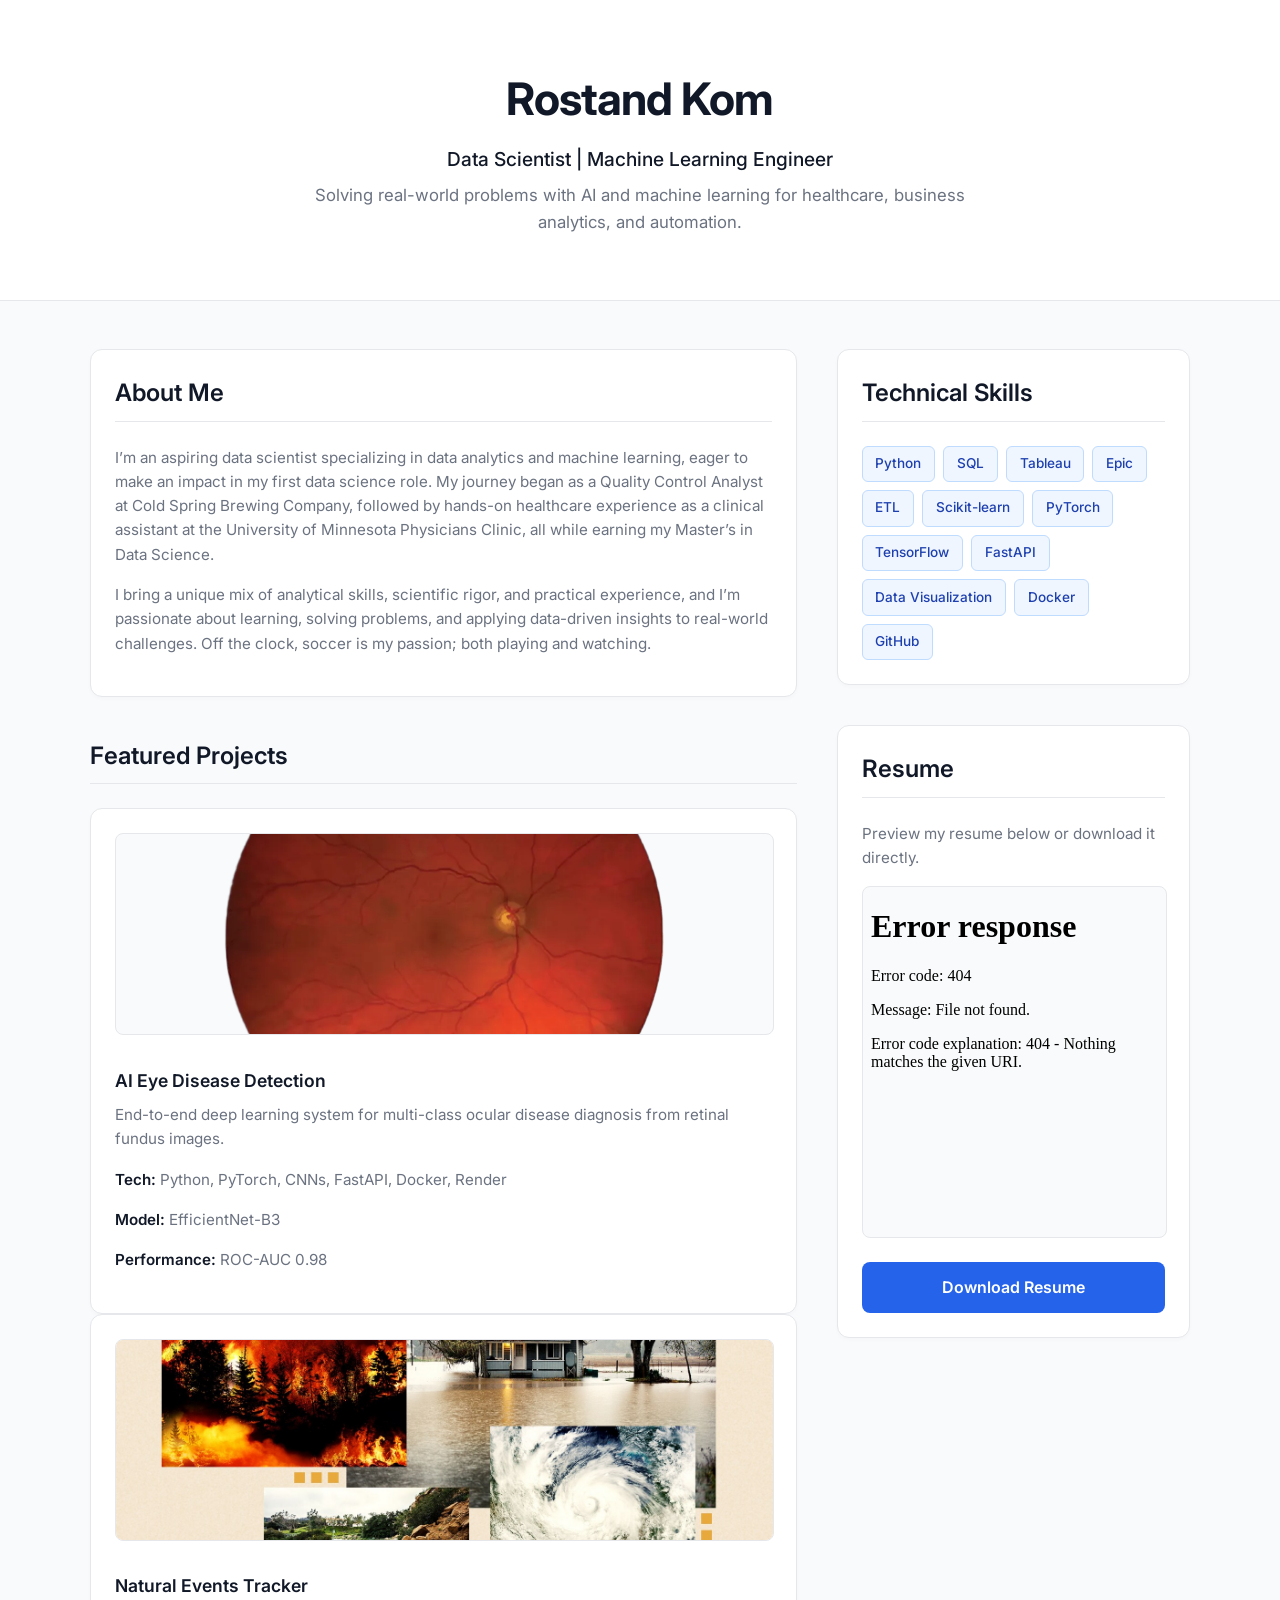
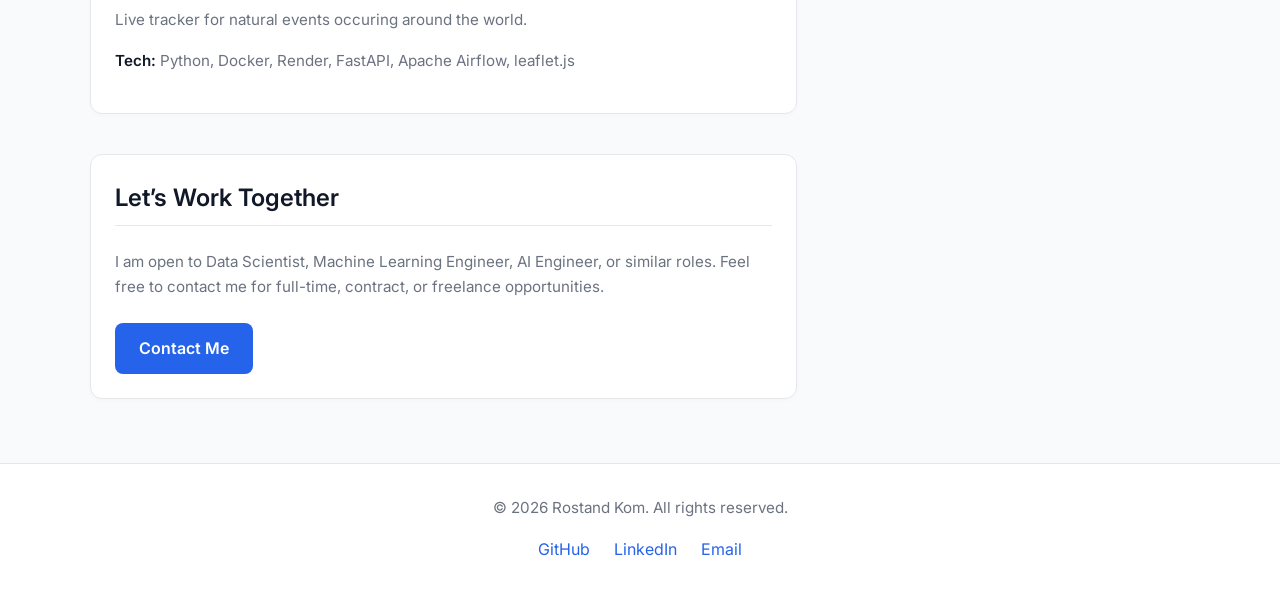
==== index.html @ 09b2e492 "Update index.html" ====
<!DOCTYPE html>
<html lang="en">
<head>
  <meta charset="UTF-8" />
  <meta name="viewport" content="width=device-width, initial-scale=1.0" />
  <title>Rostand Kom | Data Science Portfolio</title>
  
  <!-- Fonts and Stylesheet -->
  <link href="https://fonts.googleapis.com/css2?family=Inter:wght@300;400;500;600;700&display=swap" rel="stylesheet">
  <link rel="stylesheet" href="css/style.css">
</head>

<body>

  <header>
    <div class="container">
      <h1>Rostand Kom</h1>
      <p class="subtitle">Data Scientist | Machine Learning Engineer</p>
      <p class="header-desc">Solving real-world problems with AI and machine learning for healthcare, business analytics, and automation.</p>
    </div>
  </header>

  <div class="container main-columns">
    
    <!-- Left Column -->
    <div class="left-column">
      
      <section class="card">
        <h2>About Me</h2>
        <p>I’m an aspiring data scientist specializing in data analytics and machine learning, eager to make an impact in my first data science role. My journey began as a Quality Control Analyst at Cold Spring Brewing Company, followed by hands-on healthcare experience as a clinical assistant at the University of Minnesota Physicians Clinic, all while earning my Master’s in Data Science.</p>
        <p>I bring a unique mix of analytical skills, scientific rigor, and practical experience, and I’m passionate about learning, solving problems, and applying data-driven insights to real-world challenges. Off the clock, soccer is my passion; both playing and watching.</p>
      </section>

      <section>
        <h2>Featured Projects</h2>
        <a href="projects/odir.html" alt="Responsive Image" style="text-decoration: none; max-width: 100%; height: 100%; object-fit: contain; display: block;">
          <div class="card project-card">
            <img src="images/odir.png" alt="AI Eye Disease Detection" class="project-img">
            <h3>AI Eye Disease Detection</h3>
            <p>End-to-end deep learning system for multi-class ocular disease diagnosis from retinal fundus images.</p>
            <p><strong>Tech:</strong> Python, PyTorch, CNNs, FastAPI, Docker, Render </p>
            <p><strong>Model:</strong> EfficientNet-B3</p>
            <p><strong>Performance:</strong> ROC-AUC 0.98</p>
          </div>
        </a>

        <a href="projects/EONET.html" style="text-decoration: none; max-width: 100%; height: 100%; object-fit: contain; display: block;">
          <div class="card project-card">
            <img src="images/EONET.png" alt="Natural Events Tracker" class="project-img">
            <h3>Natural Events Tracker</h3>
            <p>Live tracker for natural events occuring around the world.</p>
            <p><strong>Tech:</strong> Python, Docker, Render, FastAPI, Apache Airflow, leaflet.js</p>
          </div>
        </a>
      </section>

      <section class="card">
        <h2>Let’s Work Together</h2>
        <p>I am open to Data Scientist, Machine Learning Engineer, AI Engineer, or similar roles. Feel free to contact me for full-time, contract, or freelance opportunities.</p>
        <a class="btn" href="mailto:rkomtchuente@gmail.com" style="margin-top: 0.5rem;">Contact Me</a>
      </section>

    </div>

    <!-- Right Column -->
    <div class="right-column">
      
      <section class="card">
        <h2>Technical Skills</h2>
        <div class="skills-container">
          <span class="skill-badge">Python</span>
          <span class="skill-badge">SQL</span>
          <span class="skill-badge">Tableau</span>
          <span class="skill-badge">Epic</span>
          <span class="skill-badge">ETL</span>
          <span class="skill-badge">Scikit-learn</span>
          <span class="skill-badge">PyTorch</span>
          <span class="skill-badge">TensorFlow</span>
          <span class="skill-badge">FastAPI</span>
          <span class="skill-badge">Data Visualization</span>
          <span class="skill-badge">Docker</span>
          <span class="skill-badge">GitHub</span>
        </div>
      </section>

      <section class="card">
        <h2>Resume</h2>
        <p>Preview my resume below or download it directly.</p>
        <!-- Updated file paths for the iframe and download button to look inside the "resume" folder -->
        <iframe src="resume/Rostand Kom Resume.pdf" 
                style="width:100%; height:350px; border:1px solid var(--border); border-radius:8px; margin-bottom: 1rem; background: var(--bg-color);">
        </iframe>
        <a class="btn btn-full" href="resume/Rostand Kom Resume.pdf" target="_blank">Download Resume</a>
      </section>

    </div>

  </div>

  <footer>
    <div class="container">
      <p>© 2026 Rostand Kom. All rights reserved.</p>
      <div class="footer-links">
        <a href="https://github.com/rkomtchuente" target="_blank">GitHub</a>
        <a href="https://www.linkedin.com/in/rkomtchuente/" target="_blank">LinkedIn</a>
        <a href="mailto:rkomtchuente@gmail.com">Email</a>
      </div>
    </div>
  </footer>

</body>
</html>
---- css/style.css ----
/* =========================================
   VARIABLES & BASE SETUP
   ========================================= */
:root {
  --bg-color: #f9fafb;
  --card-bg: #ffffff;
  --text-main: #111827;
  --text-muted: #6b7280;
  --accent: #2563eb;
  --accent-hover: #1d4ed8;
  --border: #e5e7eb;
}

body {
  font-family: 'Inter', sans-serif;
  background-color: var(--bg-color);
  color: var(--text-main);
  margin: 0;
  padding: 0;
  line-height: 1.6;
  scroll-behavior: smooth;
  display: flex;
  flex-direction: column;
  min-height: 100vh; /* Keeps footer at bottom */
}

.container {
  max-width: 1100px;
  margin: 0 auto;
  padding: 0 20px;
}

/* =========================================
   TYPOGRAPHY & LINKS
   ========================================= */
h1 {
  font-size: 2.8rem;
  font-weight: 700;
  margin: 0 0 0.5rem 0;
  letter-spacing: -0.02em;
}

h2 {
  font-size: 1.5rem;
  font-weight: 600;
  margin-top: 0;
  margin-bottom: 1.5rem;
  color: var(--text-main);
  border-bottom: 1px solid var(--border);
  padding-bottom: 0.5rem;
}

h3 {
  font-size: 1.1rem;
  font-weight: 600;
  margin: 0 0 0.5rem 0;
  color: var(--text-main);
}

p {
  color: var(--text-muted);
  margin: 0 0 1rem 0;
  font-size: 0.95rem;
}

ul {
  margin: 0 0 1rem 0;
  padding-left: 1.2rem;
  color: var(--text-muted);
}

a {
  text-decoration: none;
  color: var(--accent);
  transition: color 0.2s ease;
}

a:hover {
  color: var(--accent-hover);
}

.back-link {
  display: inline-block;
  margin: 40px 0 2rem 0;
  color: var(--text-muted);
  font-size: 0.9rem;
}

.back-link:hover {
  color: var(--text-main);
}

/* =========================================
   LAYOUTS & GRIDS
   ========================================= */
/* Two-column layout for homepage */
.main-columns {
  display: flex;
  gap: 2.5rem;
  align-items: flex-start;
  margin-bottom: 4rem;
}

.left-column {
  flex: 2;
  display: flex;
  flex-direction: column;
  gap: 2.5rem;
}

.right-column {
  flex: 1;
  display: flex;
  flex-direction: column;
  gap: 2.5rem;
}

/* Grid layout for project pages */
.info-grid {
  display: grid;
  grid-template-columns: 1fr;
  gap: 1.5rem;
  margin-bottom: 2rem;
}

@media (min-width: 600px) {
  .info-grid { grid-template-columns: 1fr 1fr; }
}

@media (max-width: 850px) {
  .main-columns { flex-direction: column; }
  .right-column { width: 100%; }
}

/* =========================================
   HEADERS & FOOTERS
   ========================================= */
header {
  background: var(--card-bg);
  padding: 4rem 1rem;
  text-align: center;
  border-bottom: 1px solid var(--border);
  margin-bottom: 3rem;
}

.project-header { /* Used on individual project pages */
  margin: 40px 0 2.5rem 0;
}

.subtitle {
  font-size: 1.2rem;
  font-weight: 500;
  color: var(--text-main);
  margin-bottom: 0.5rem;
}

.header-desc {
  max-width: 650px;
  margin: 0 auto;
  font-size: 1.05rem;
}

footer {
  background: var(--card-bg);
  padding: 2rem 1rem;
  text-align: center;
  border-top: 1px solid var(--border);
  margin-top: auto;
}

.footer-links {
  display: flex;
  justify-content: center;
  gap: 1.5rem;
  margin-top: 1rem;
}

/* =========================================
   CARDS & BADGES
   ========================================= */
.card {
  background: var(--card-bg);
  padding: 1.5rem;
  border-radius: 12px;
  border: 1px solid var(--border);
  box-shadow: 0 2px 4px rgba(0,0,0,0.02);
  transition: transform 0.2s ease, box-shadow 0.2s ease;
}

.project-card:hover {
  transform: translateY(-4px);
  box-shadow: 0 12px 24px rgba(0,0,0,0.06);
}

.project-img {
  width: 100%;
  height: 200px;
  border-radius: 8px;
  margin-bottom: 1.5rem;
  object-fit: cover;
  background: var(--bg-color);
  border: 1px solid var(--border);
}

.project-card p strong {
  color: var(--text-main);
  font-weight: 600;
}

.badge {
  display: inline-block;
  background: #e0e7ff;
  color: #3730a3;
  padding: 0.3rem 0.8rem;
  border-radius: 9999px;
  font-size: 0.85rem;
  font-weight: 600;
}

.skills-container {
  display: flex;
  flex-wrap: wrap;
  gap: 0.5rem;
}

.skill-badge {
  background: #eff6ff;
  color: #1e40af;
  padding: 0.4rem 0.8rem;
  border-radius: 6px;
  font-size: 0.85rem;
  font-weight: 500;
  border: 1px solid #bfdbfe;
}

/* =========================================
   FORMS & BUTTONS
   ========================================= */
.form-group { margin-bottom: 1.2rem; }

label {
  display: block;
  font-size: 0.9rem;
  font-weight: 600;
  margin-bottom: 0.4rem;
}

input[type="number"], select, input[type="file"], input[type="text"] {
  width: 100%;
  padding: 0.7rem;
  border: 1px solid var(--border);
  border-radius: 8px;
  background: var(--bg-color);
  font-family: inherit;
  box-sizing: border-box;
  transition: border-color 0.2s ease, box-shadow 0.2s ease;
}

input[type="number"]:focus, select:focus, input[type="text"]:focus {
  outline: none;
  border-color: var(--accent);
  box-shadow: 0 0 0 3px rgba(37, 99, 235, 0.1);
}

input[type="file"] {
  padding: 0.5rem;
  background: var(--card-bg);
  cursor: pointer;
}

.btn {
  display: inline-block;
  padding: 0.8rem 1.5rem;
  background: var(--accent);
  color: white !important;
  border: none;
  border-radius: 8px;
  font-size: 1rem;
  font-weight: 600;
  cursor: pointer;
  text-align: center;
  transition: background 0.2s ease;
  box-sizing: border-box;
}

.btn:hover { background: var(--accent-hover); }

.btn-full { width: 100%; }

.btn-outline {
  background: transparent;
  color: var(--text-main) !important;
  border: 1px solid var(--border);
  margin-top: 1rem;
}

.btn-outline:hover { background: var(--bg-color); }

/* =========================================
   DYNAMIC RESULTS (Project Pages)
   ========================================= */
#result-box {
  margin-top: 1.5rem;
  padding: 1.2rem;
  background: #f0fdf4;
  border: 1px solid #bbf7d0;
  color: #166534;
  border-radius: 8px;
  font-weight: 600;
  display: none; 
  white-space: pre-wrap;
  line-height: 1.5;
}

.loading {
  background: #eff6ff !important;
  border-color: #bfdbfe !important;
  color: #1e40af !important;
}
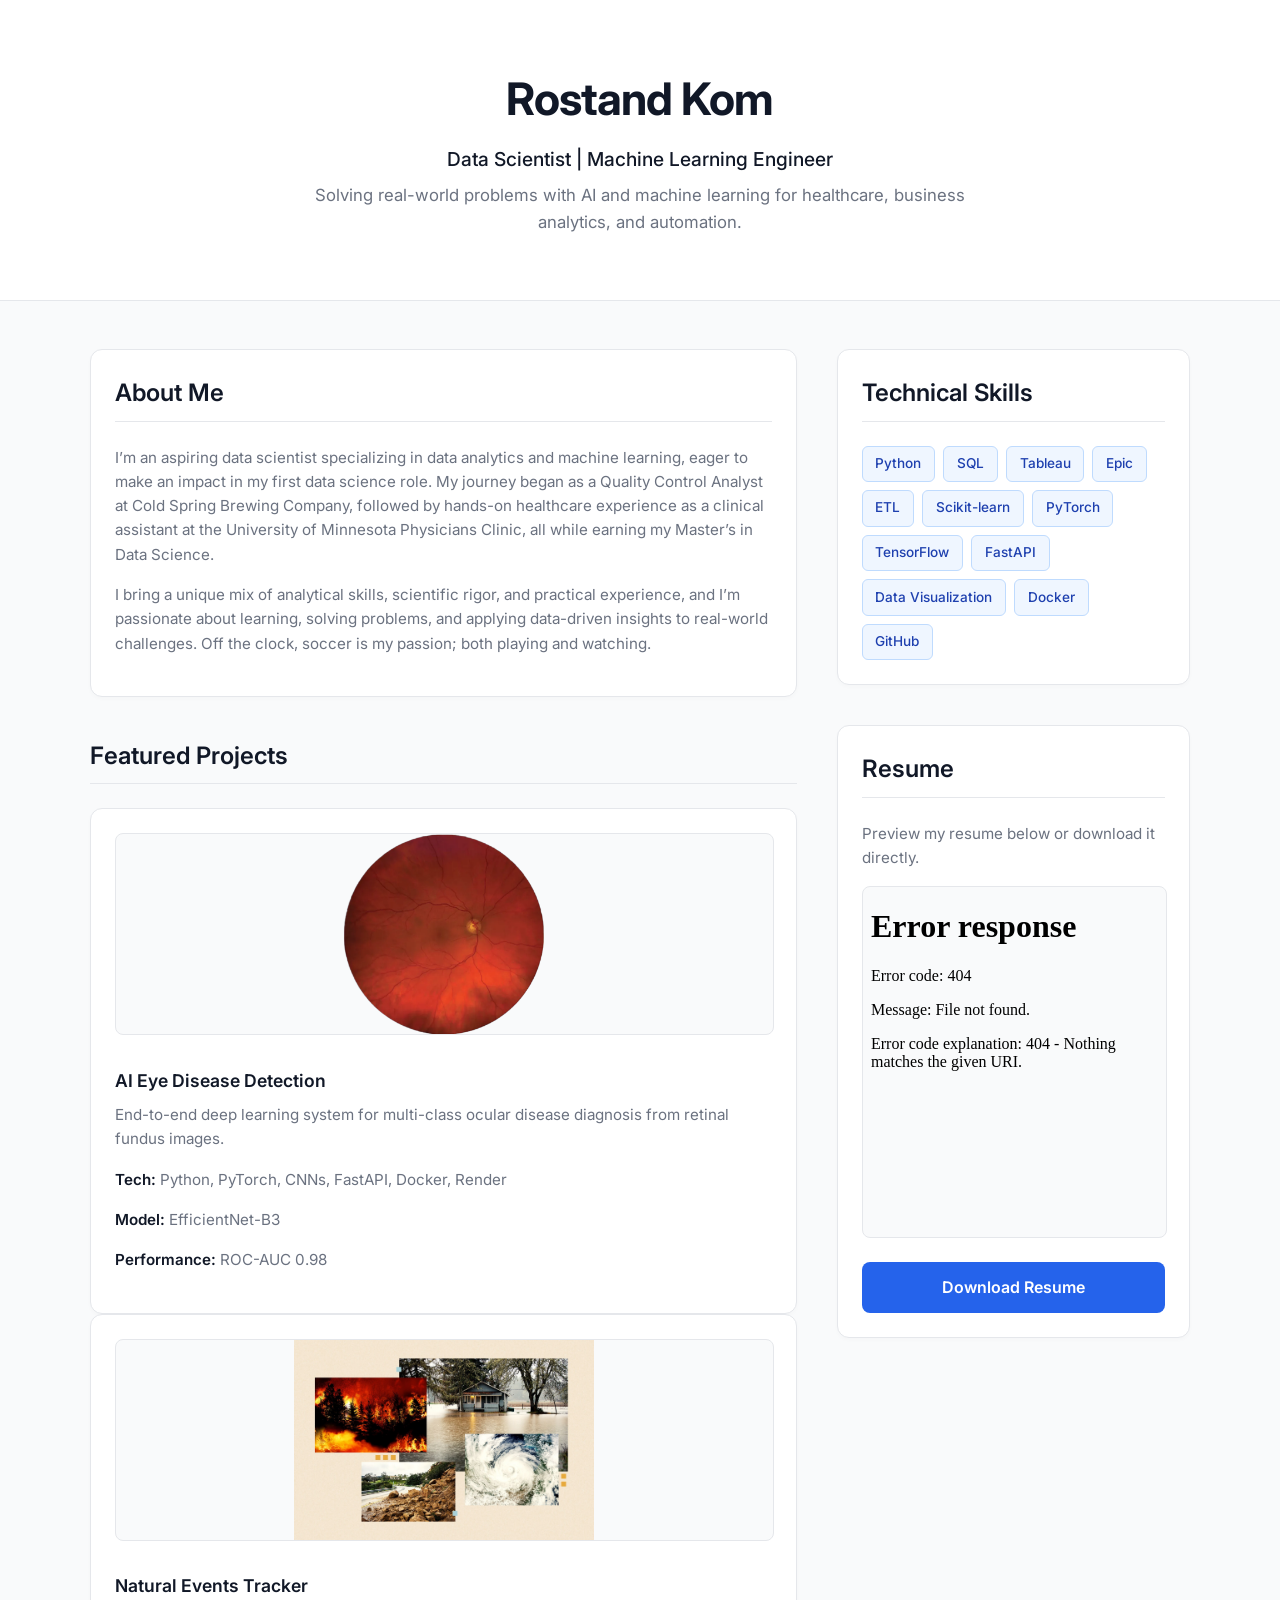
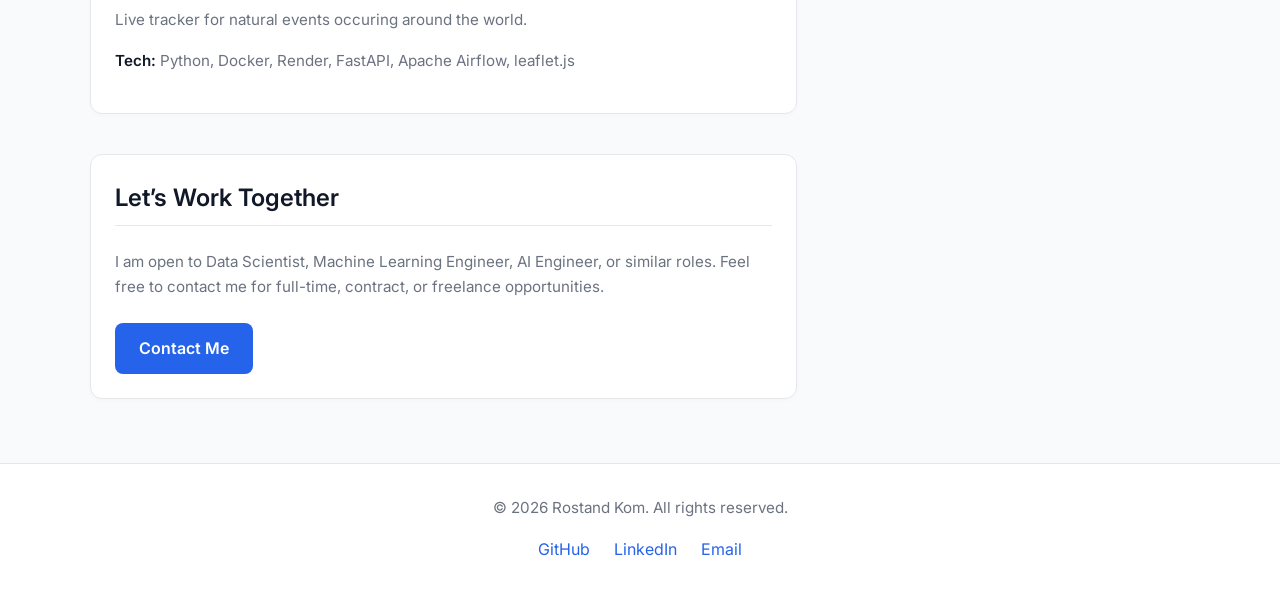
==== commit ae465784: "Update index.html" ====
--- a/index.html
+++ b/index.html
@@ -33,7 +33,7 @@
 
       <section>
         <h2>Featured Projects</h2>
-        <a href="projects/odir.html" alt="Responsive Image" style="text-decoration: none; max-width: 100%; height: 100%; object-fit: contain; display: block;">
+        <a href="projects/odir.html" alt="Responsive Image" style="text-decoration: none; max-width: 100%; height: auto; display: block;">
           <div class="card project-card">
             <img src="images/odir.png" alt="AI Eye Disease Detection" class="project-img">
             <h3>AI Eye Disease Detection</h3>
@@ -44,7 +44,7 @@
           </div>
         </a>
 
-        <a href="projects/EONET.html" style="text-decoration: none; max-width: 100%; height: 100%; object-fit: contain; display: block;">
+        <a href="projects/EONET.html" style="text-decoration: none; max-width: 100%; height: auto; display: block;">
           <div class="card project-card">
             <img src="images/EONET.png" alt="Natural Events Tracker" class="project-img">
             <h3>Natural Events Tracker</h3>
--- a/css/style.css
+++ b/css/style.css
@@ -197,7 +197,7 @@
   height: 200px;
   border-radius: 8px;
   margin-bottom: 1.5rem;
-  object-fit: cover;
+  object-fit: contain;
   background: var(--bg-color);
   border: 1px solid var(--border);
 }
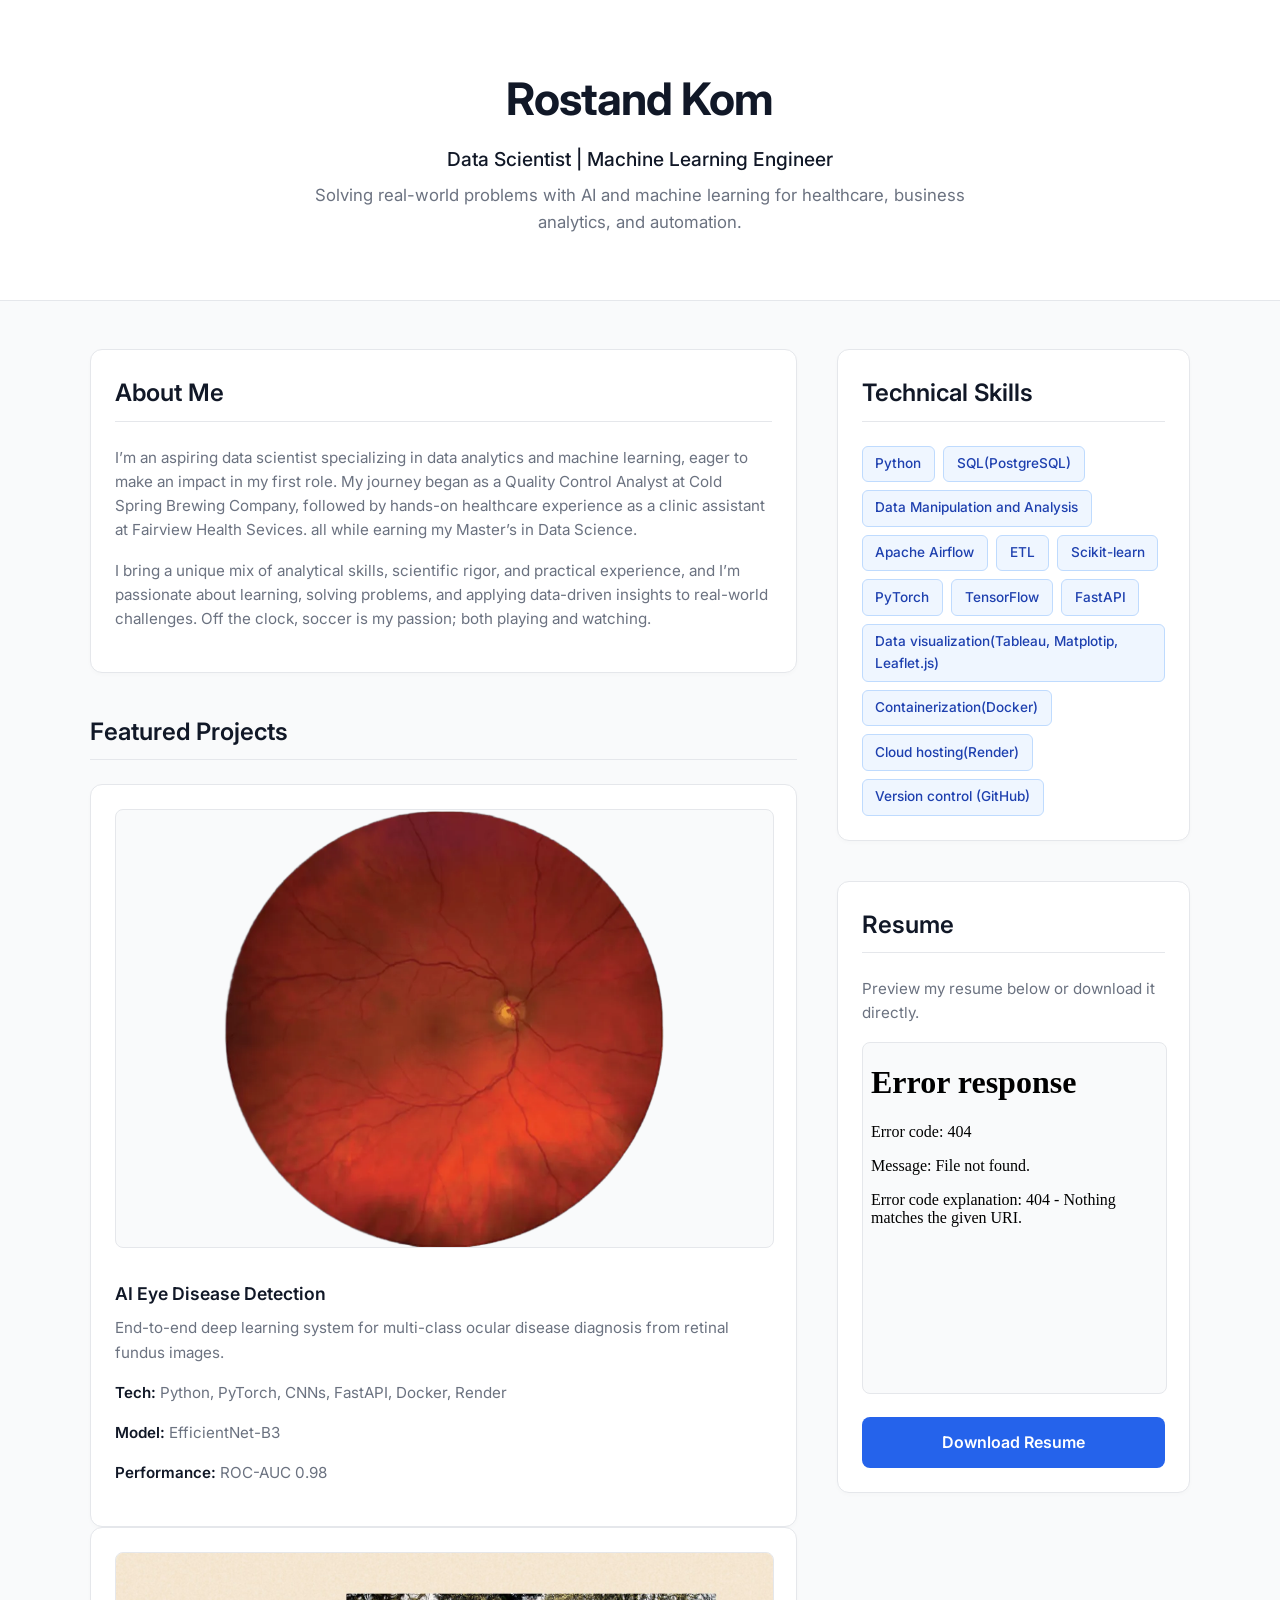
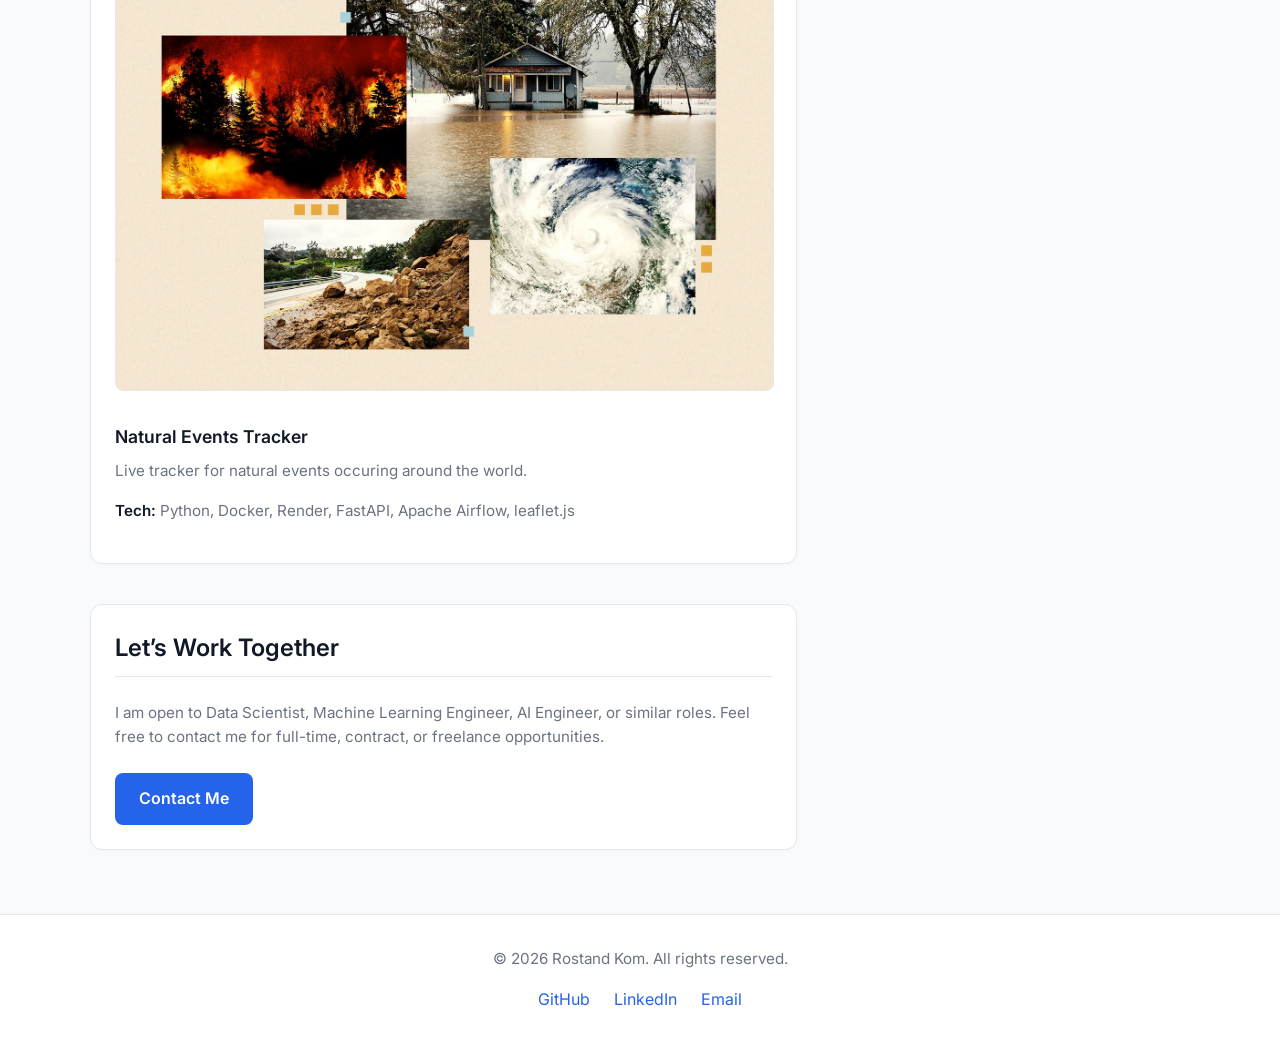
==== commit 09860277: "Edit skills section" ====
--- a/index.html
+++ b/index.html
@@ -27,13 +27,13 @@
       
       <section class="card">
         <h2>About Me</h2>
-        <p>I’m an aspiring data scientist specializing in data analytics and machine learning, eager to make an impact in my first data science role. My journey began as a Quality Control Analyst at Cold Spring Brewing Company, followed by hands-on healthcare experience as a clinical assistant at the University of Minnesota Physicians Clinic, all while earning my Master’s in Data Science.</p>
+        <p>I’m an aspiring data scientist specializing in data analytics and machine learning, eager to make an impact in my first role. My journey began as a Quality Control Analyst at Cold Spring Brewing Company, followed by hands-on healthcare experience as a clinic assistant at Fairview Health Sevices. all while earning my Master’s in Data Science.</p>
         <p>I bring a unique mix of analytical skills, scientific rigor, and practical experience, and I’m passionate about learning, solving problems, and applying data-driven insights to real-world challenges. Off the clock, soccer is my passion; both playing and watching.</p>
       </section>
 
       <section>
         <h2>Featured Projects</h2>
-        <a href="projects/odir.html" alt="Responsive Image" style="text-decoration: none; max-width: 100%; height: auto; display: block;">
+        <a href="projects/odir.html" alt="Responsive Image">
           <div class="card project-card">
             <img src="images/odir.png" alt="AI Eye Disease Detection" class="project-img">
             <h3>AI Eye Disease Detection</h3>
@@ -69,17 +69,18 @@
         <h2>Technical Skills</h2>
         <div class="skills-container">
           <span class="skill-badge">Python</span>
-          <span class="skill-badge">SQL</span>
-          <span class="skill-badge">Tableau</span>
-          <span class="skill-badge">Epic</span>
+          <span class="skill-badge">SQL(PostgreSQL)</span>
+          <span class="skill-badge">Data Manipulation and Analysis</span>
+          <span class="skill-badge">Apache Airflow</span>
           <span class="skill-badge">ETL</span>
           <span class="skill-badge">Scikit-learn</span>
           <span class="skill-badge">PyTorch</span>
           <span class="skill-badge">TensorFlow</span>
           <span class="skill-badge">FastAPI</span>
-          <span class="skill-badge">Data Visualization</span>
-          <span class="skill-badge">Docker</span>
-          <span class="skill-badge">GitHub</span>
+          <span class="skill-badge">Data visualization(Tableau, Matplotip, Leaflet.js)</span>
+          <span class="skill-badge">Containerization(Docker)</span>
+          <span class="skill-badge">Cloud hosting(Render)</span>
+          <span class="skill-badge">Version control (GitHub)</span>
         </div>
       </section>
 
--- a/css/style.css
+++ b/css/style.css
@@ -194,7 +194,7 @@
 
 .project-img {
   width: 100%;
-  height: 200px;
+  height: 100%;
   border-radius: 8px;
   margin-bottom: 1.5rem;
   object-fit: contain;
@@ -317,3 +317,131 @@
   border-color: #bfdbfe !important;
   color: #1e40af !important;
 }
+
+/* =========================================
+   EONET MAP (Project Page)
+   ========================================= */
+.project-header--center { text-align: center; }
+
+/* Summary stats */
+.stats-grid {
+  display: grid;
+  grid-template-columns: repeat(auto-fit, minmax(180px, 1fr));
+  gap: 1.5rem;
+  margin-bottom: 2rem;
+}
+
+.stat-value {
+  font-size: 1.8rem;
+  font-weight: 700;
+  line-height: 1.2;
+  letter-spacing: -0.02em;
+  color: var(--text-main);
+  margin: 0 0 0.25rem 0;
+}
+
+.stat-label {
+  font-size: 0.85rem;
+  font-weight: 500;
+  margin: 0;
+}
+
+/* Map card & toolbar */
+.map-card { margin-bottom: 4rem; }
+
+.map-toolbar {
+  display: flex;
+  justify-content: space-between;
+  align-items: flex-end;
+  flex-wrap: wrap;
+  gap: 1rem;
+  margin-bottom: 1rem;
+}
+
+.map-toolbar .form-group {
+  margin-bottom: 0;
+  flex: 0 1 280px;
+}
+
+.map-hint {
+  margin: 0;
+  font-size: 0.85rem;
+}
+
+select:disabled {
+  opacity: 0.6;
+  cursor: not-allowed;
+}
+
+/* Loading / error messages above the map */
+.map-card #result-box { margin: 0 0 1rem 0; }
+
+.map-card #result-box .btn {
+  margin-top: 0.75rem;
+  padding: 0.5rem 1rem;
+  font-size: 0.9rem;
+}
+
+#result-box.error {
+  background: #fef2f2;
+  border-color: #fecaca;
+  color: #991b1b;
+}
+
+/* The map itself */
+#map {
+  height: 65vh;
+  min-height: 420px;
+  border: 1px solid var(--border);
+  border-radius: 8px;
+  background: var(--border); /* visible grey while tiles load, so an empty map is obvious */
+}
+
+@media (max-width: 600px) {
+  #map { height: 55vh; min-height: 360px; }
+}
+
+/* Leaflet theming (popups, fonts) */
+.leaflet-container { font-family: inherit; }
+
+.leaflet-popup-content-wrapper {
+  border: 1px solid var(--border);
+  border-radius: 8px;
+  box-shadow: 0 12px 24px rgba(0,0,0,0.12);
+}
+
+.leaflet-popup-content { margin: 1rem 1.2rem; }
+
+.event-popup h3 { margin-bottom: 0.6rem; }
+
+.event-popup p {
+  margin: 0.6rem 0 0 0;
+  font-size: 0.85rem;
+}
+
+/* =========================================
+   Natural Events Emojis Formatting
+   ========================================= */
+
+.emoji-icon {
+    background: none;
+    border: none;
+}
+
+.emoji-marker {
+    display: flex;
+    align-items: center;
+    justify-content: center;
+    width: 32px;
+    height: 32px;
+    font-size: 20px;
+    line-height: 1;
+    background: var(--card-bg, #fff);
+    border-radius: 50%;
+    box-shadow: 0 1px 4px rgba(0, 0, 0, 0.35);
+    transition: transform 0.15s ease;
+}
+
+.emoji-icon:hover .emoji-marker {
+    transform: scale(1.2);
+}
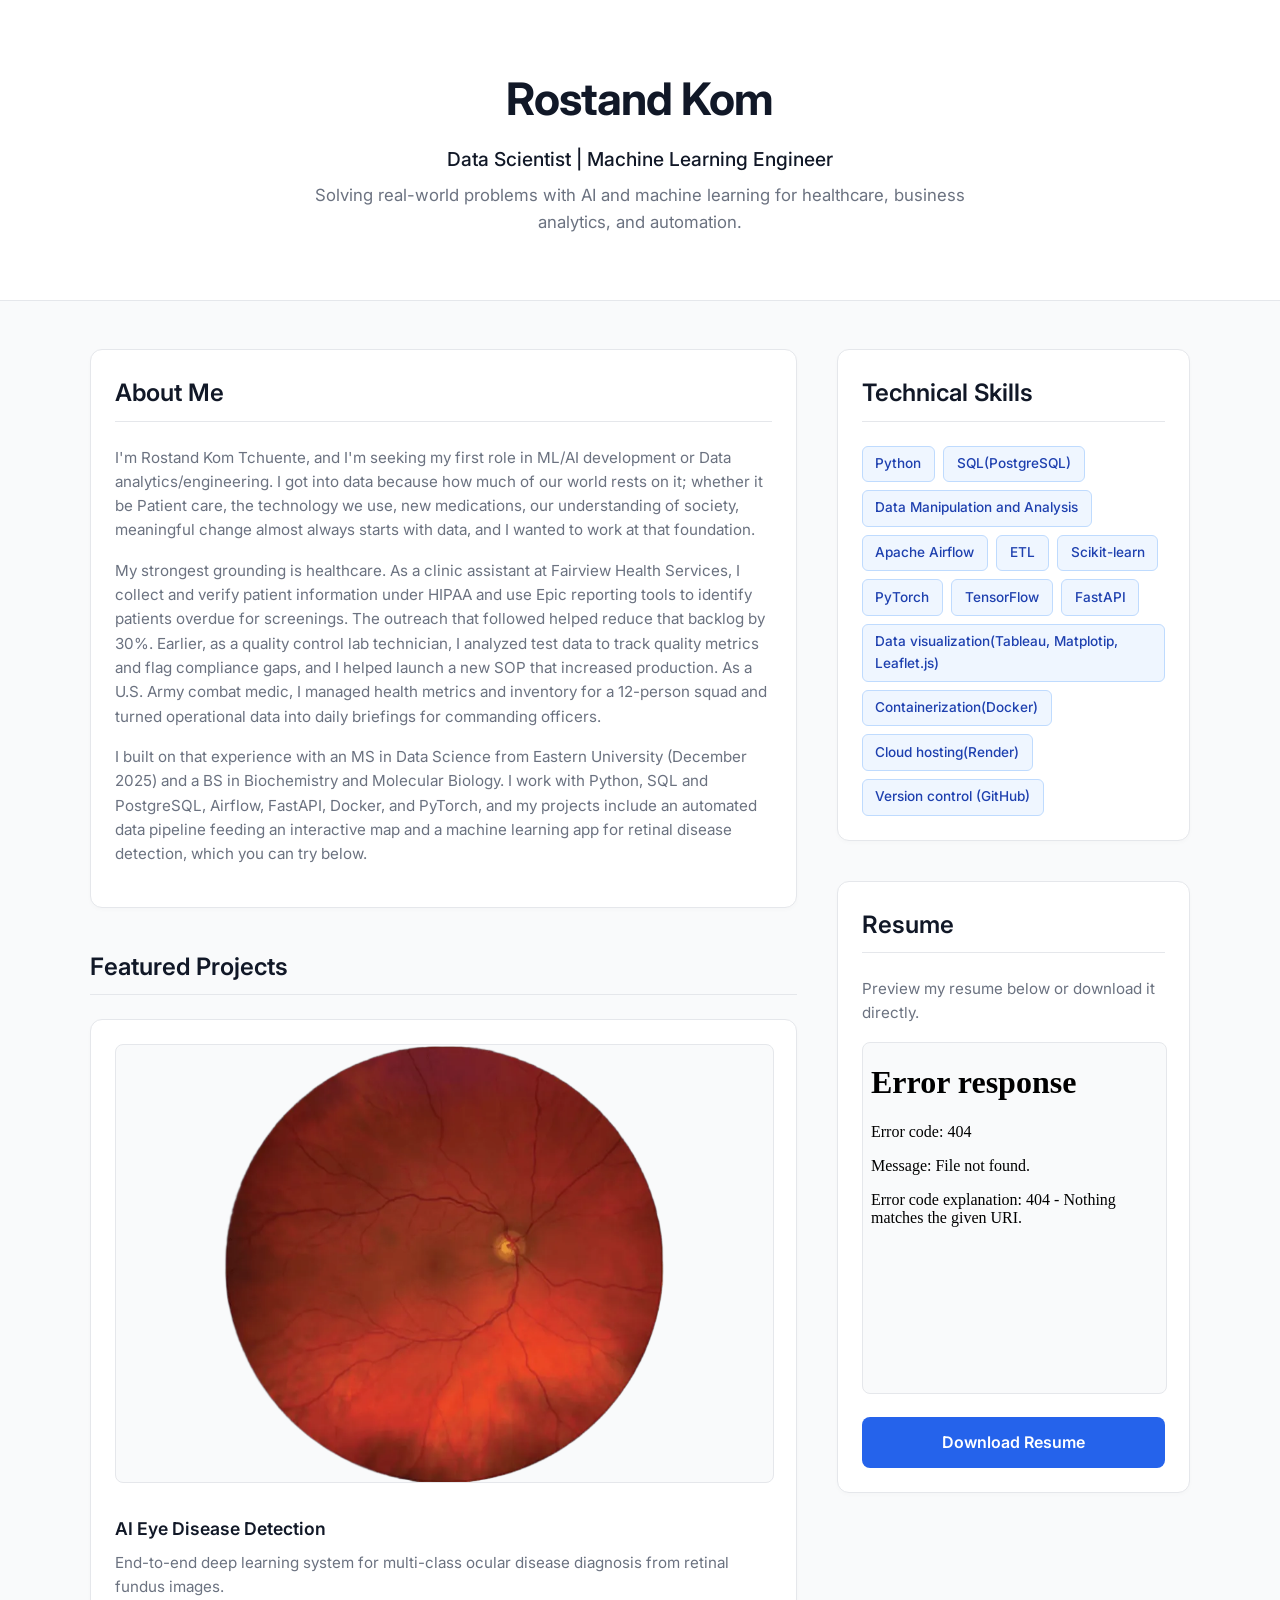
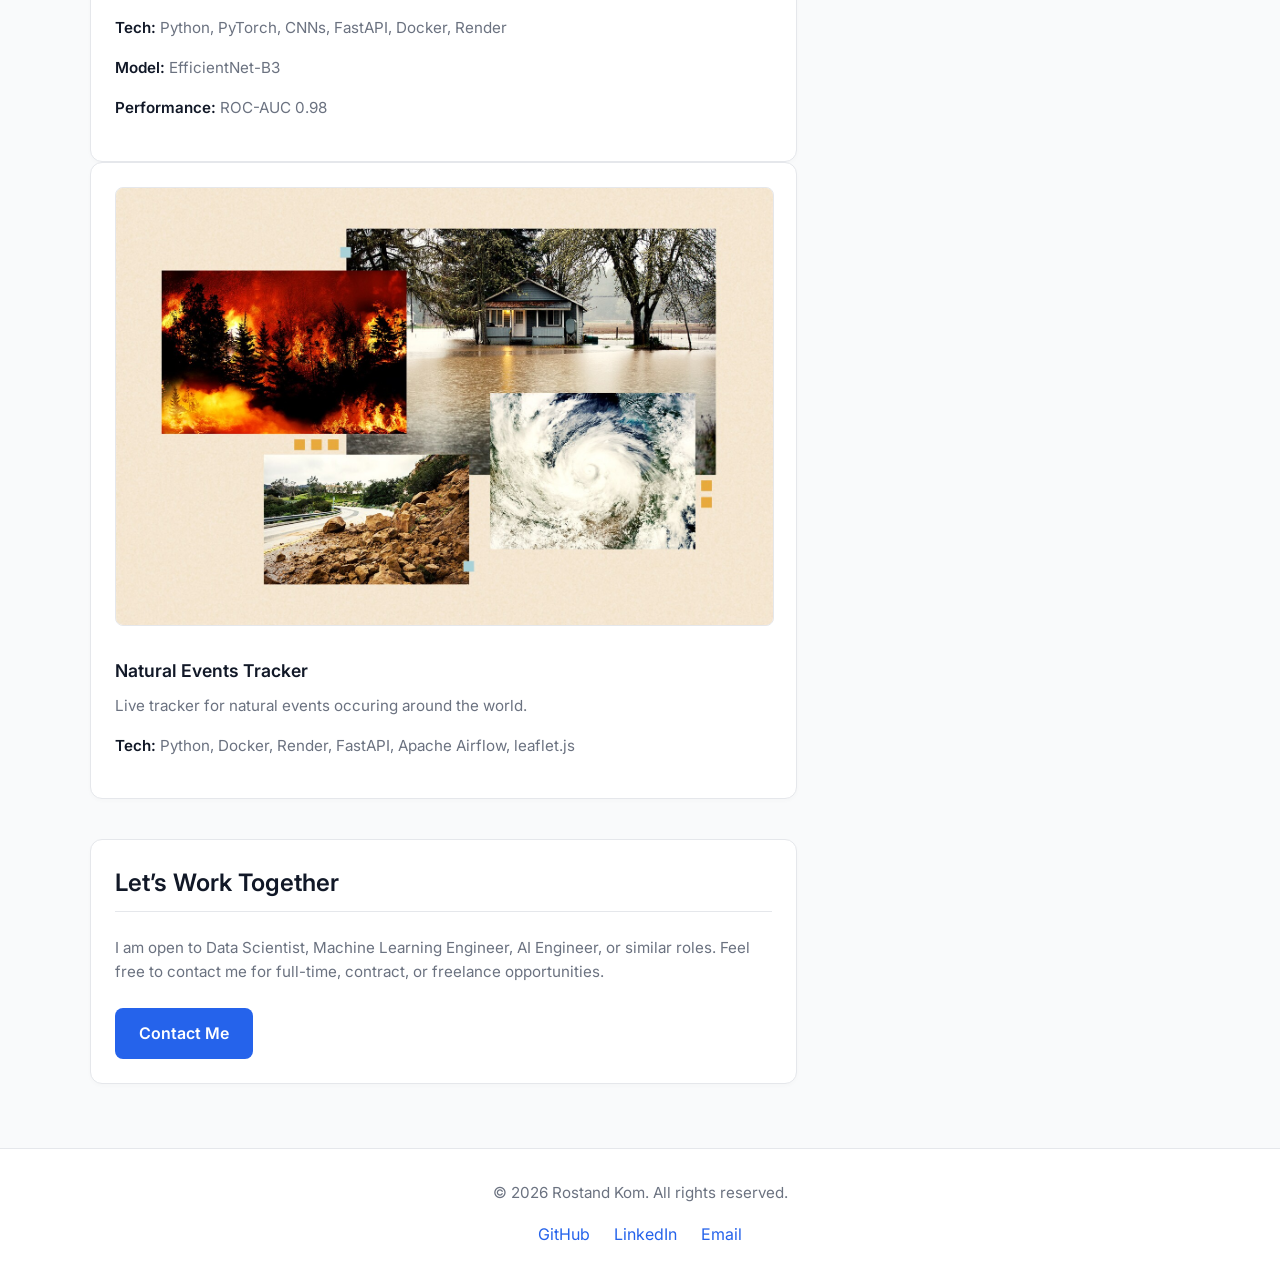
==== commit 8037dbfb: "Update about me section" ====
--- a/index.html
+++ b/index.html
@@ -27,8 +27,30 @@
       
       <section class="card">
         <h2>About Me</h2>
-        <p>I’m an aspiring data scientist specializing in data analytics and machine learning, eager to make an impact in my first role. My journey began as a Quality Control Analyst at Cold Spring Brewing Company, followed by hands-on healthcare experience as a clinic assistant at Fairview Health Sevices. all while earning my Master’s in Data Science.</p>
-        <p>I bring a unique mix of analytical skills, scientific rigor, and practical experience, and I’m passionate about learning, solving problems, and applying data-driven insights to real-world challenges. Off the clock, soccer is my passion; both playing and watching.</p>
+      
+        <p>
+          I'm Rostand Kom Tchuente, and I'm seeking my first role in ML/AI development or Data analytics/engineering.
+          I got into data because how much of our world rests on it; whether it be
+          Patient care, the technology we use, new medications, our understanding of society,
+          meaningful change almost always starts with data, and I wanted to work at that foundation.
+        </p>
+      
+        <p>
+          My strongest grounding is healthcare. As a clinic assistant at Fairview Health Services,
+          I collect and verify patient information under HIPAA and use Epic reporting tools to
+          identify patients overdue for screenings. The outreach that followed helped reduce that
+          backlog by 30%. Earlier, as a quality control lab technician, I analyzed test data to
+          track quality metrics and flag compliance gaps, and I helped launch a new SOP that
+          increased production. As a U.S. Army combat medic, I managed health metrics and inventory
+          for a 12-person squad and turned operational data into daily briefings for commanding officers.
+        </p>
+      
+        <p>
+          I built on that experience with an MS in Data Science from Eastern University (December 2025)
+          and a BS in Biochemistry and Molecular Biology. I work with Python, SQL and PostgreSQL,
+          Airflow, FastAPI, Docker, and PyTorch, and my projects include an automated data pipeline
+          feeding an interactive map and a machine learning app for retinal disease detection, which you can try below.
+        </p>
       </section>
 
       <section>
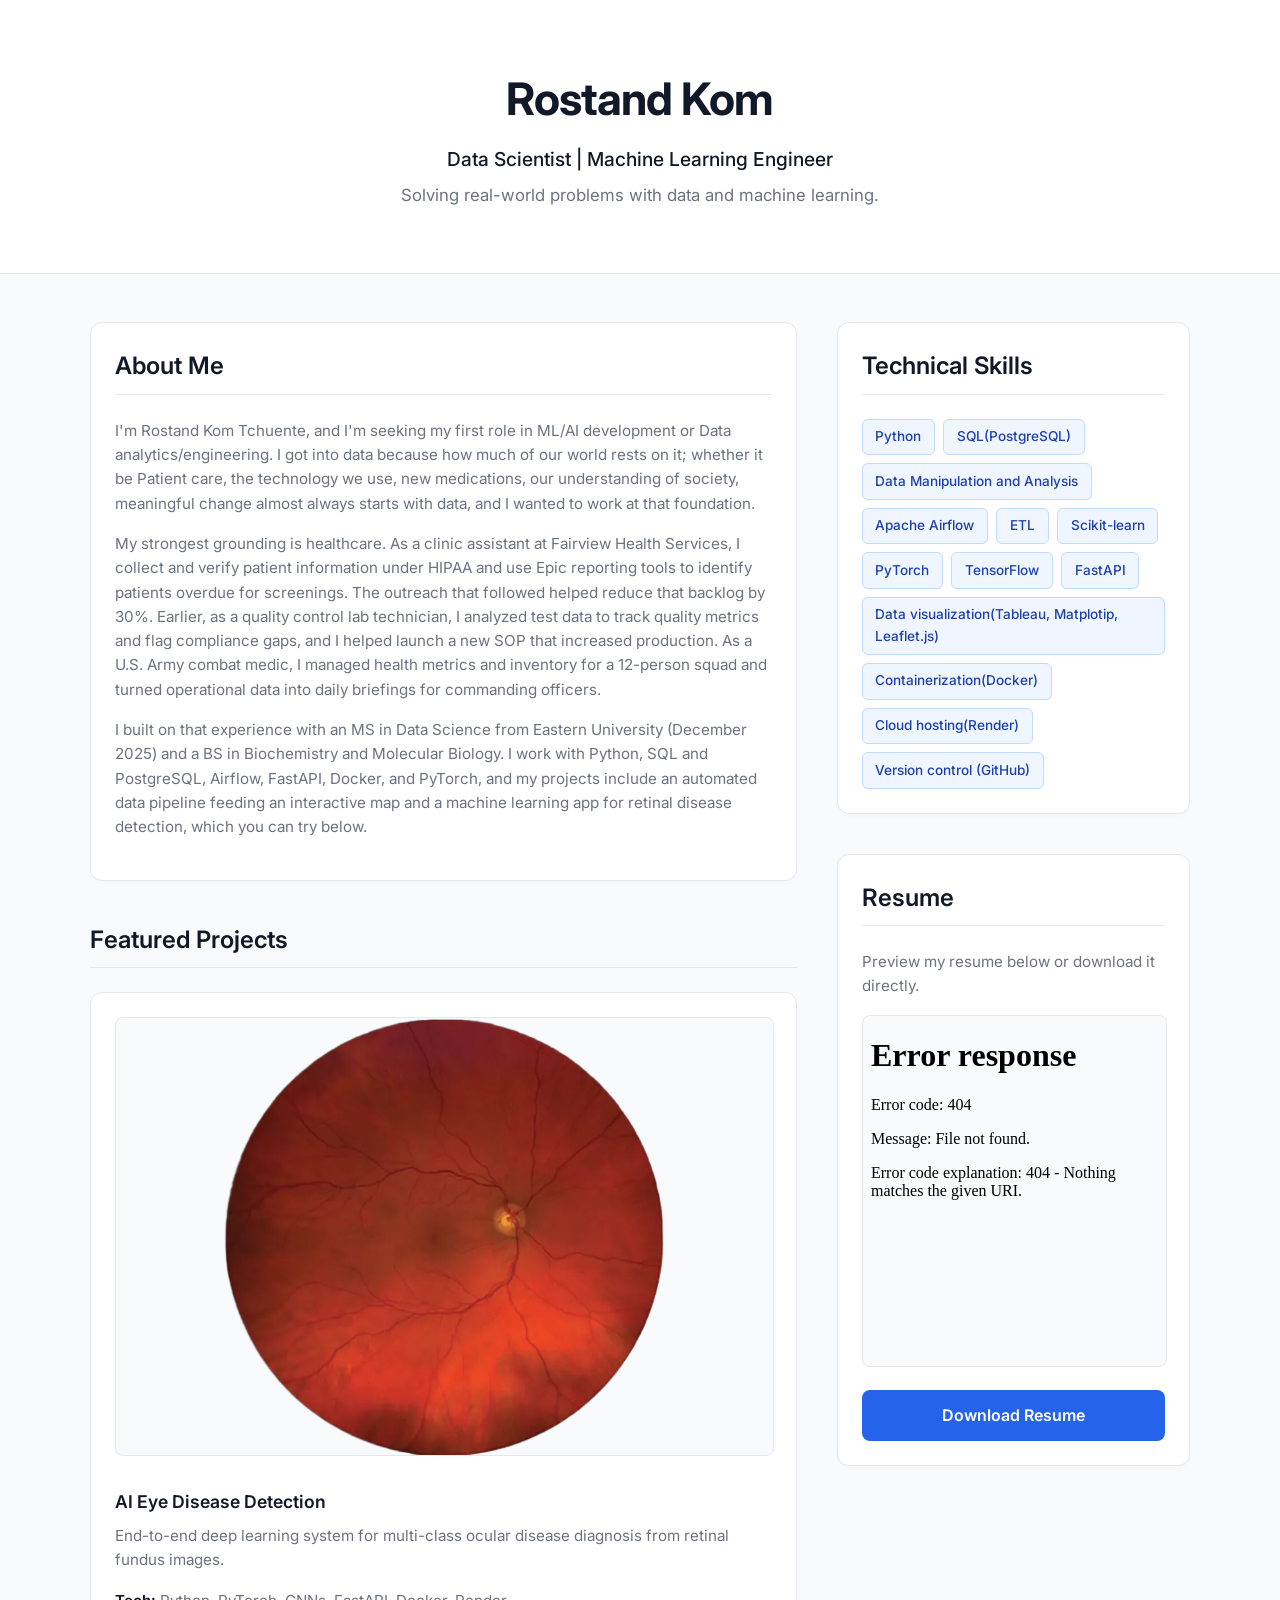
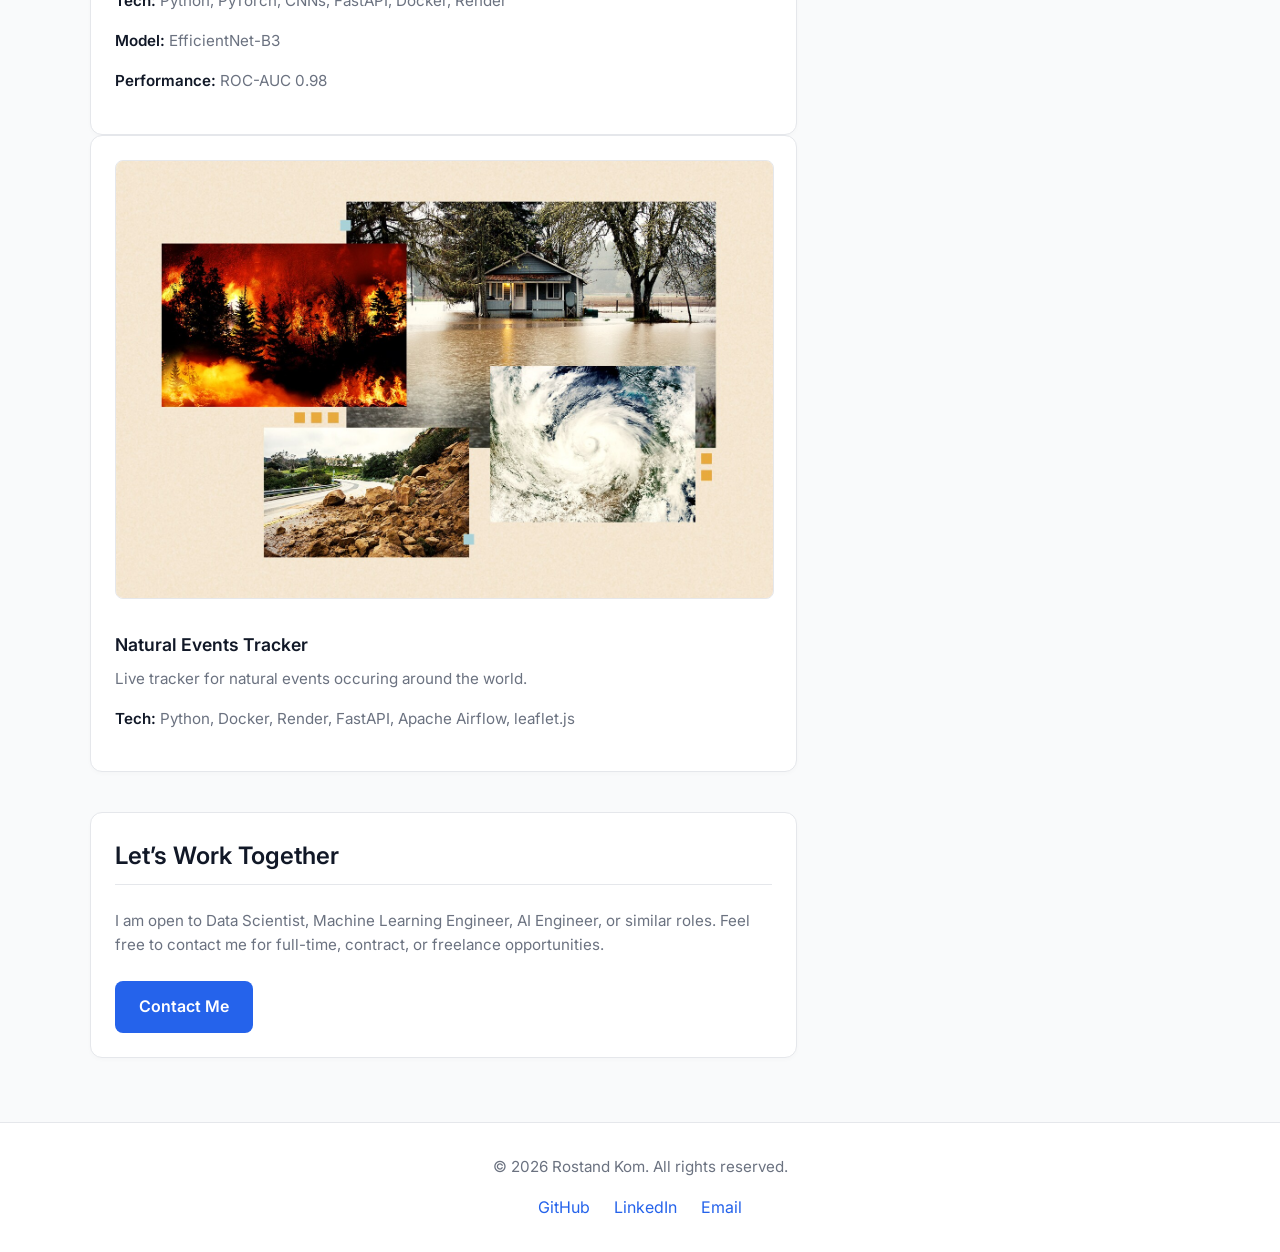
==== commit 61a71891: "Update index.html" ====
--- a/index.html
+++ b/index.html
@@ -3,7 +3,7 @@
 <head>
   <meta charset="UTF-8" />
   <meta name="viewport" content="width=device-width, initial-scale=1.0" />
-  <title>Rostand Kom | Data Science Portfolio</title>
+  <title>Rostand Kom | Portfolio</title>
   
   <!-- Fonts and Stylesheet -->
   <link href="https://fonts.googleapis.com/css2?family=Inter:wght@300;400;500;600;700&display=swap" rel="stylesheet">
@@ -16,7 +16,7 @@
     <div class="container">
       <h1>Rostand Kom</h1>
       <p class="subtitle">Data Scientist | Machine Learning Engineer</p>
-      <p class="header-desc">Solving real-world problems with AI and machine learning for healthcare, business analytics, and automation.</p>
+      <p class="header-desc">Solving real-world problems with data and machine learning.</p>
     </div>
   </header>
 
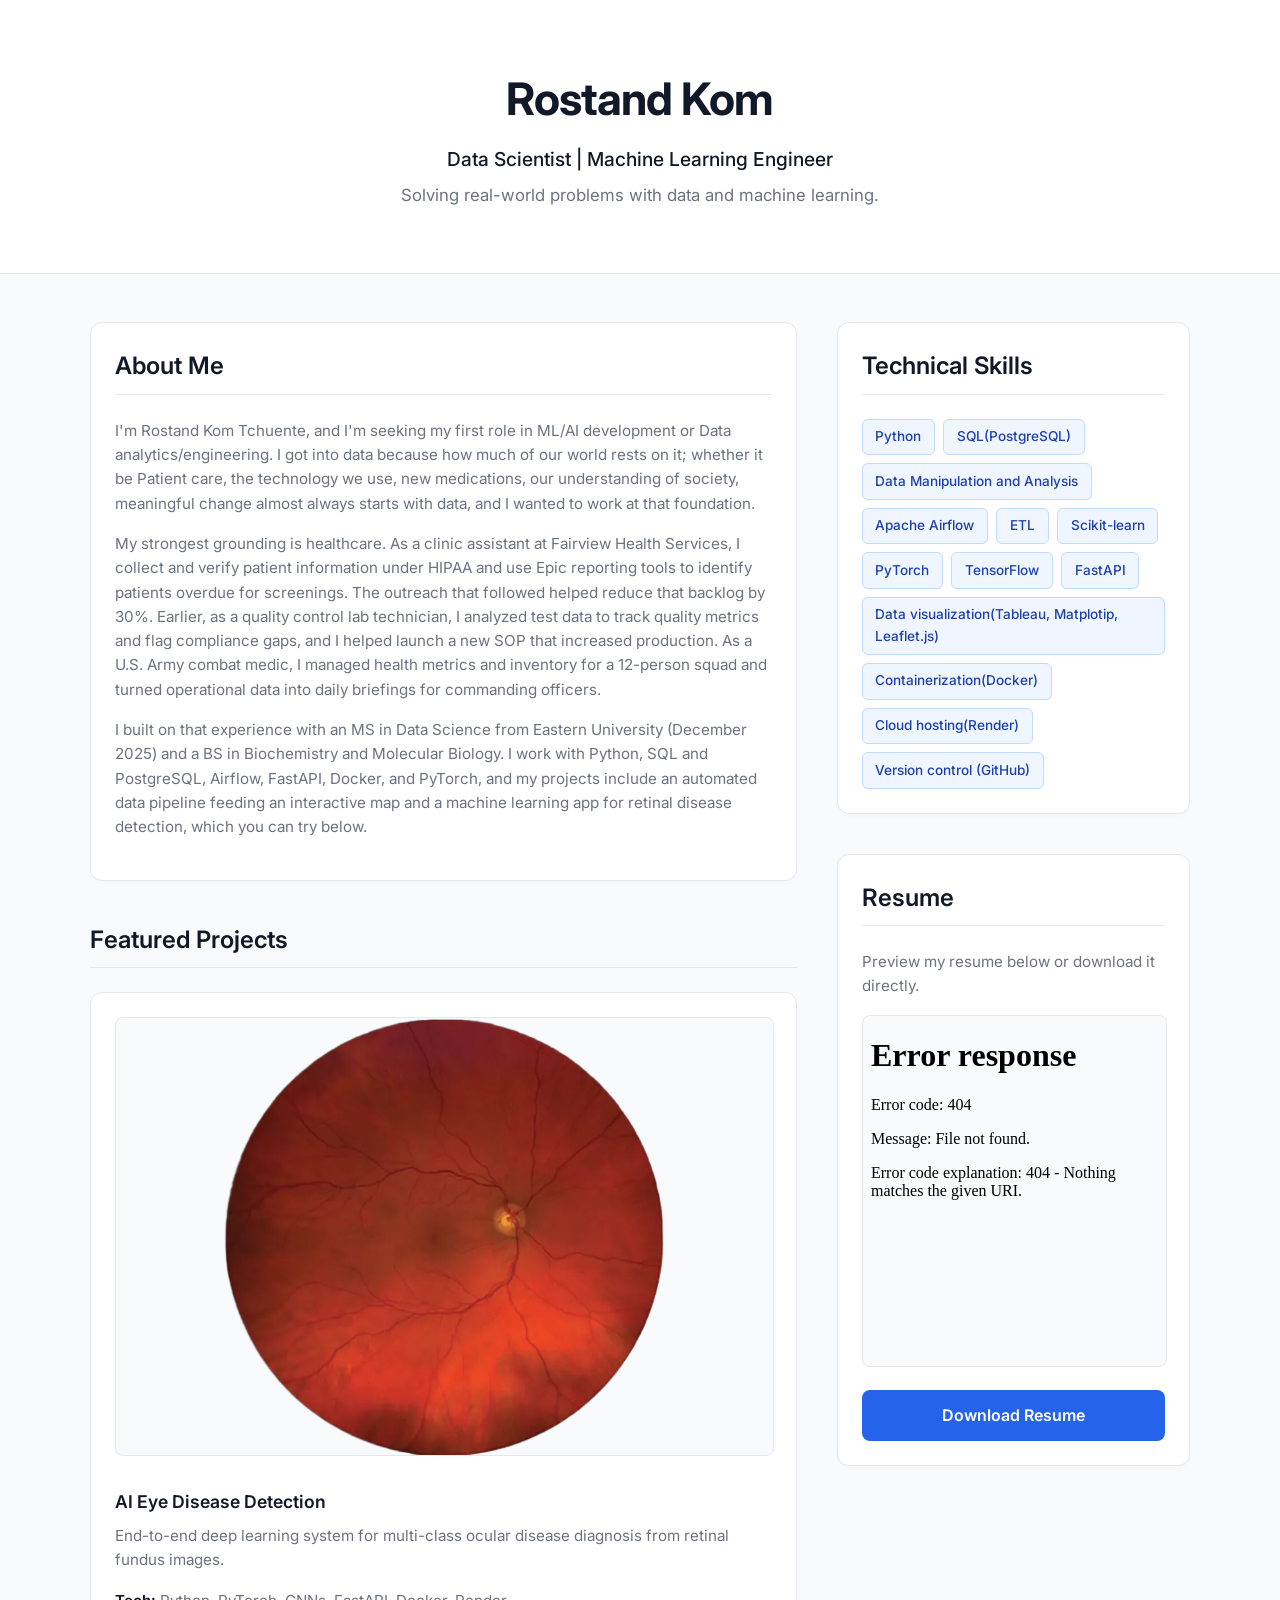
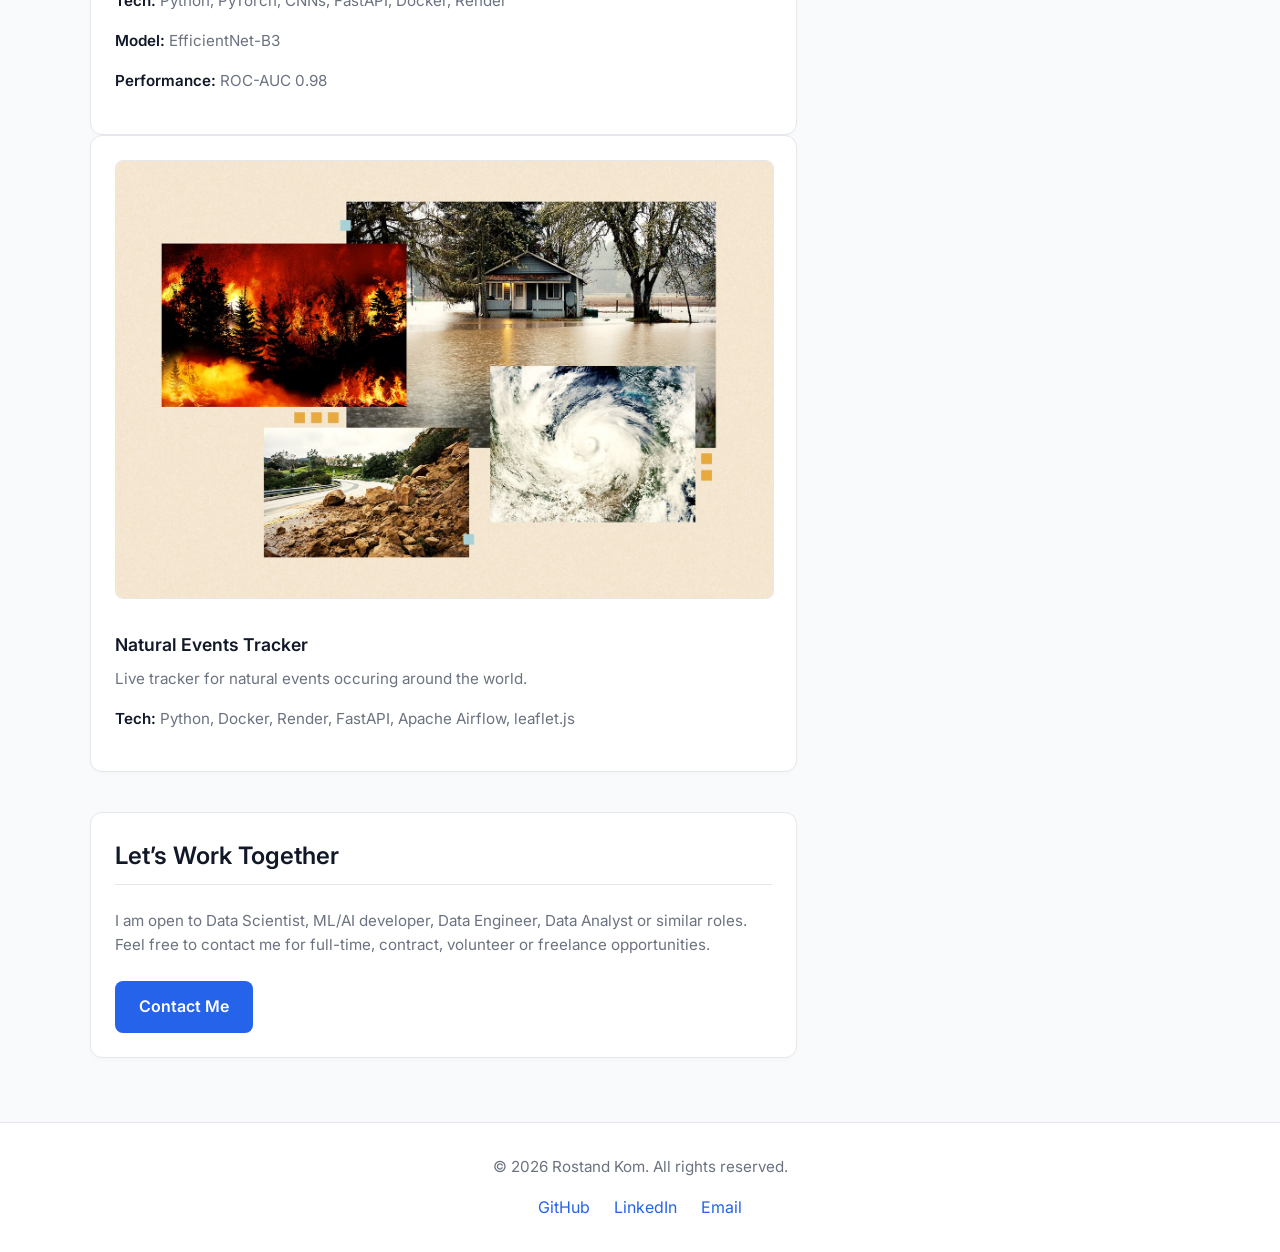
==== commit 26ff0eb3: "Update index.html" ====
--- a/index.html
+++ b/index.html
@@ -66,7 +66,7 @@
           </div>
         </a>
 
-        <a href="projects/EONET.html" style="text-decoration: none; max-width: 100%; height: auto; display: block;">
+        <a href="projects/EONET.html" alt="Responsive Image">
           <div class="card project-card">
             <img src="images/EONET.png" alt="Natural Events Tracker" class="project-img">
             <h3>Natural Events Tracker</h3>
@@ -78,7 +78,7 @@
 
       <section class="card">
         <h2>Let’s Work Together</h2>
-        <p>I am open to Data Scientist, Machine Learning Engineer, AI Engineer, or similar roles. Feel free to contact me for full-time, contract, or freelance opportunities.</p>
+        <p>I am open to Data Scientist, ML/AI developer, Data Engineer, Data Analyst or similar roles. Feel free to contact me for full-time, contract, volunteer or freelance opportunities.</p>
         <a class="btn" href="mailto:rkomtchuente@gmail.com" style="margin-top: 0.5rem;">Contact Me</a>
       </section>
 
